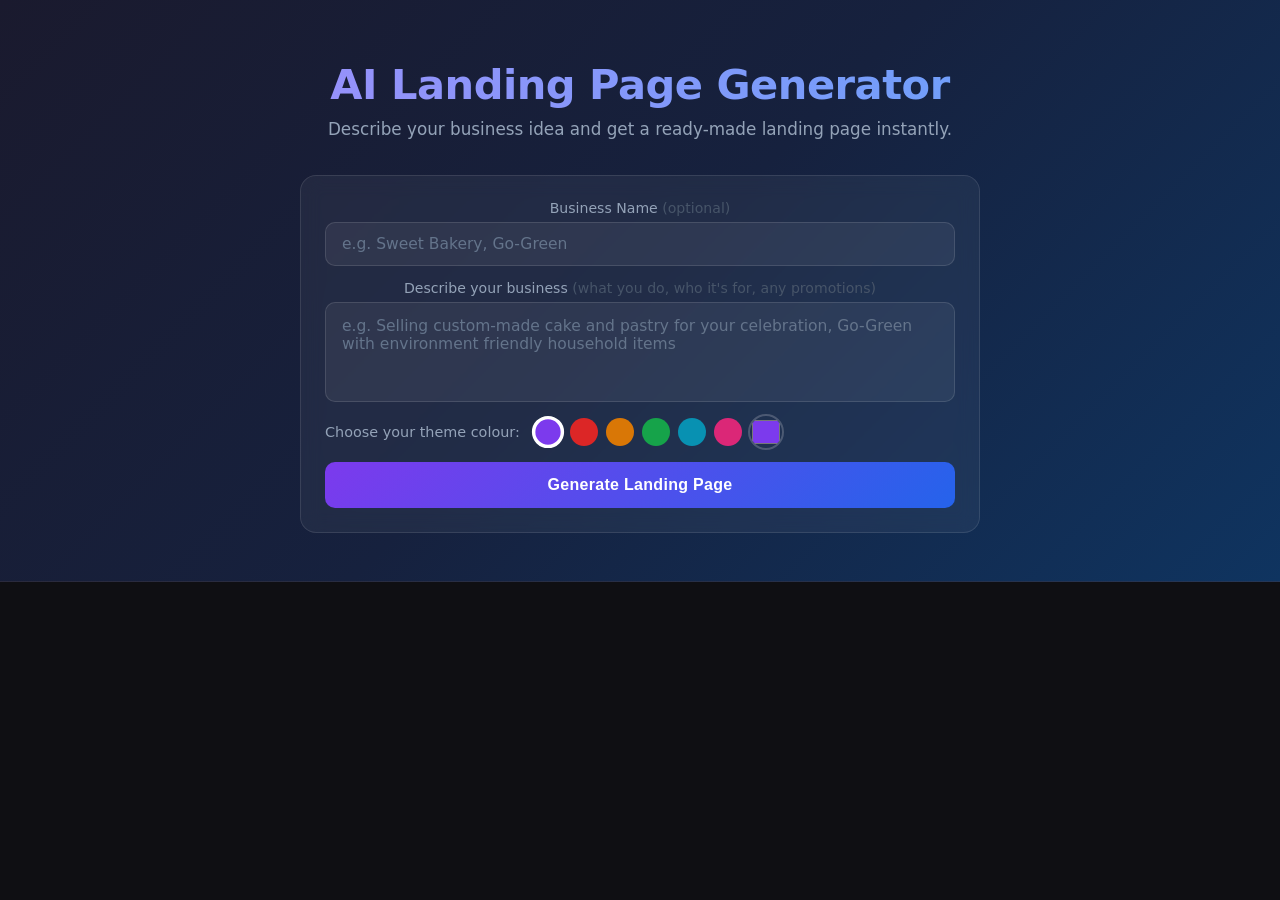
==== index.html @ 7483f33c "Add eco type, fix detection order, fix null-safe name read" ====
<!DOCTYPE html>
<html lang="en">
<head>
  <meta charset="UTF-8" />
  <meta name="viewport" content="width=device-width, initial-scale=1.0"/>
  <title>AI Landing Page Generator</title>
  <link rel="stylesheet" href="style-v3.css" />
</head>
<body>

  <!-- Hero / Input -->
  <div class="hero">
    <h1>AI Landing Page Generator</h1>
    <p>Describe your business idea and get a ready-made landing page instantly.</p>

    <div class="input-card">
      <div class="field-group">
        <label class="field-label">Business Name <span class="optional">(optional)</span></label>
        <input type="text" id="businessName_input" placeholder="e.g. Sweet Bakery, Go-Green" />
      </div>
      <div class="field-group">
        <label class="field-label">Describe your business <span class="optional">(what you do, who it's for, any promotions)</span></label>
        <textarea id="businessIdea" placeholder="e.g. Selling custom-made cake and pastry for your celebration, Go-Green with environment friendly household items"></textarea>
      </div>
      <div class="color-row">
        <label for="themeColor">Choose your theme colour:</label>
        <div class="color-presets">
          <button class="preset active" style="background:#7c3aed" data-color="#7c3aed" onclick="setColor(this)"></button>
          <button class="preset" style="background:#dc2626" data-color="#dc2626" onclick="setColor(this)"></button>
          <button class="preset" style="background:#d97706" data-color="#d97706" onclick="setColor(this)"></button>
          <button class="preset" style="background:#16a34a" data-color="#16a34a" onclick="setColor(this)"></button>
          <button class="preset" style="background:#0891b2" data-color="#0891b2" onclick="setColor(this)"></button>
          <button class="preset" style="background:#db2777" data-color="#db2777" onclick="setColor(this)"></button>
          <input type="color" id="themeColor" value="#7c3aed" title="Pick a custom colour" />
        </div>
      </div>
      <button id="generateBtn" onclick="generatePage()">Generate Landing Page</button>
    </div>
  </div>

  <!-- Output -->
  <div class="output-section" id="output" style="display:none;">
    <div class="landing-preview">

      <!-- Preview Hero -->
      <div class="preview-hero">
        <h2 id="businessName"></h2>
        <p id="tagline" class="tagline"></p>
        <button class="cta-btn" id="ctaBtn"></button>
      </div>

      <!-- Features -->
      <div class="features">
        <div class="feature-card" id="feature1"></div>
        <div class="feature-card" id="feature2"></div>
        <div class="feature-card" id="feature3"></div>
      </div>

      <!-- Contact -->
      <div class="contact-section">
        <h3>Get in Touch</h3>
        <p>Interested? Send us a message and we'll get back to you shortly.</p>
        <form class="contact-form" onsubmit="handleContact(event)">
          <input type="text" placeholder="Your Name" required />
          <input type="email" placeholder="Your Email" required />
          <textarea placeholder="Your Message" rows="4" required></textarea>
          <button type="submit">Send Message</button>
        </form>
      </div>

    </div>

    <!-- Publish Section -->
    <div class="publish-section" id="publishSection" style="display:none;">
      <div class="publish-card">

        <div class="publish-header">
          <span class="publish-icon">🚀</span>
          <h3>Put This on Your Instagram / Facebook</h3>
          <p>Your landing page is ready. Follow these steps to get it online and share it.</p>
        </div>

        <div class="steps-list">
          <div class="step-item">
            <div class="step-num">1</div>
            <div class="step-body">
              <strong>Download your HTML file</strong>
              <span>Click the button below to save your page to your computer.</span>
              <button class="download-btn" onclick="downloadPage()">⬇ Download HTML File</button>
            </div>
          </div>

          <div class="step-item">
            <div class="step-num">2</div>
            <div class="step-body">
              <strong>Upload it to GitHub</strong>
              <span>Go to <a href="https://github.com/new" target="_blank">github.com/new</a>, create a free account, make a new repo, and upload your file.</span>
            </div>
          </div>

          <div class="step-item">
            <div class="step-num">3</div>
            <div class="step-body">
              <strong>Enable GitHub Pages</strong>
              <span>In your repo, go to <em>Settings → Pages</em>, set Source to <em>main branch</em>, and click Save.</span>
            </div>
          </div>

          <div class="step-item">
            <div class="step-num">4</div>
            <div class="step-body">
              <strong>Copy your link</strong>
              <span>Your free link will be: <code>https://yourusername.github.io/your-repo-name/</code></span>
            </div>
          </div>
        </div>

        <!-- Bio Section -->
        <div class="bio-section">
          <h4>📱 Ready to share on Instagram / Facebook?</h4>
          <p>Once your page is live, paste your link below and we'll write your bio for you.</p>
          <div class="bio-input-row">
            <input type="text" id="userLink" placeholder="https://yourusername.github.io/your-repo/" />
            <button onclick="generateBio()">Generate Bio</button>
          </div>
          <div class="bio-output" id="bioOutput" style="display:none;">
            <p id="bioText"></p>
            <button class="copy-bio-btn" onclick="copyBio()">📋 Copy for Instagram Bio</button>
            <span class="copy-confirm" id="copyConfirm">Copied!</span>
          </div>
        </div>

      </div>
    </div>

  </div>

  <script src="script.js?v=4"></script>
</body>
</html>
---- style-v3.css ----
* {
  margin: 0;
  padding: 0;
  box-sizing: border-box;
}

body {
  font-family: 'Segoe UI', system-ui, sans-serif;
  background: #0f0f13;
  color: #f1f1f1;
  min-height: 100vh;
}

/* ── Top Section ── */
.hero {
  background: linear-gradient(135deg, #1a1a2e 0%, #16213e 50%, #0f3460 100%);
  padding: 60px 24px 48px;
  text-align: center;
  border-bottom: 1px solid rgba(255,255,255,0.07);
}

.hero h1 {
  font-size: 2.6rem;
  font-weight: 800;
  background: linear-gradient(90deg, #a78bfa, #60a5fa);
  -webkit-background-clip: text;
  -webkit-text-fill-color: transparent;
  background-clip: text;
  margin-bottom: 10px;
  letter-spacing: -0.5px;
}

.hero p {
  color: #94a3b8;
  font-size: 1.05rem;
  margin-bottom: 36px;
}

/* ── Input Card ── */
.input-card {
  background: rgba(255,255,255,0.05);
  border: 1px solid rgba(255,255,255,0.1);
  border-radius: 16px;
  padding: 24px;
  max-width: 680px;
  margin: 0 auto;
  display: flex;
  flex-direction: column;
  gap: 14px;
  backdrop-filter: blur(10px);
}

.field-group {
  display: flex;
  flex-direction: column;
  gap: 6px;
}

.field-label {
  color: #94a3b8;
  font-size: 0.88rem;
  font-weight: 500;
}

.field-label .optional {
  color: #475569;
  font-weight: 400;
}

.field-group input[type="text"] {
  width: 100%;
  background: rgba(255,255,255,0.06);
  border: 1px solid rgba(255,255,255,0.12);
  border-radius: 10px;
  padding: 12px 16px;
  font-size: 0.97rem;
  color: #f1f1f1;
  outline: none;
  font-family: inherit;
  transition: border-color 0.2s;
}

.field-group input[type="text"]:focus { border-color: #a78bfa; }
.field-group input[type="text"]::placeholder { color: #64748b; }

textarea {
  width: 100%;
  height: 100px;
  background: rgba(255,255,255,0.06);
  border: 1px solid rgba(255,255,255,0.12);
  border-radius: 10px;
  padding: 14px 16px;
  font-size: 0.97rem;
  color: #f1f1f1;
  resize: none;
  outline: none;
  font-family: inherit;
  transition: border-color 0.2s;
}

textarea::placeholder { color: #64748b; }
textarea:focus { border-color: #a78bfa; }

/* ── Colour Picker Row ── */
.color-row {
  display: flex;
  align-items: center;
  gap: 14px;
  flex-wrap: wrap;
}

.color-row label {
  color: #94a3b8;
  font-size: 0.9rem;
  white-space: nowrap;
}

.color-presets {
  display: flex;
  align-items: center;
  gap: 8px;
  flex-wrap: wrap;
}

.preset {
  width: 28px;
  height: 28px;
  border-radius: 50%;
  border: 3px solid transparent;
  cursor: pointer;
  transition: transform 0.15s, border-color 0.15s;
}

.preset:hover { transform: scale(1.15); }
.preset.active { border-color: #fff; transform: scale(1.15); }

#themeColor {
  width: 32px;
  height: 32px;
  border-radius: 50%;
  border: none;
  cursor: pointer;
  padding: 0;
  background: none;
  outline: 2px solid rgba(255,255,255,0.2);
}

#generateBtn {
  padding: 14px;
  background: linear-gradient(135deg, #7c3aed, #2563eb);
  color: white;
  border: none;
  border-radius: 10px;
  font-size: 1rem;
  font-weight: 600;
  cursor: pointer;
  transition: opacity 0.2s, transform 0.1s;
  letter-spacing: 0.3px;
}

#generateBtn:hover  { opacity: 0.9; transform: translateY(-1px); }
#generateBtn:active { transform: translateY(0); }
#generateBtn:disabled { opacity: 0.5; cursor: not-allowed; transform: none; }

/* ── Output Area ── */
.output-section {
  padding: 48px 24px 80px;
  max-width: 820px;
  margin: 0 auto;
}

/* ── Landing Preview Card ── */
.landing-preview {
  background: #ffffff;
  color: #111827;
  border-radius: 20px;
  overflow: hidden;
  box-shadow: 0 24px 60px rgba(0,0,0,0.4);
}

.preview-hero {
  background: linear-gradient(135deg, #1e1b4b, #1e3a5f);
  padding: 56px 40px 48px;
  text-align: center;
}

.preview-hero h2 {
  font-size: 2.4rem;
  font-weight: 800;
  color: #ffffff;
  margin-bottom: 12px;
  letter-spacing: -0.5px;
}

.tagline {
  font-size: 1.1rem;
  color: #a5b4fc;
  margin-bottom: 28px;
}

.cta-btn {
  padding: 14px 40px;
  background: linear-gradient(135deg, #7c3aed, #2563eb);
  color: white;
  border: none;
  border-radius: 50px;
  font-size: 1rem;
  font-weight: 600;
  cursor: pointer;
  transition: opacity 0.2s, transform 0.15s;
  letter-spacing: 0.3px;
}

.cta-btn:hover { opacity: 0.88; transform: translateY(-2px); }

/* ── Features ── */
.features {
  display: grid;
  grid-template-columns: repeat(3, 1fr);
  gap: 0;
  border-top: 1px solid #f3f4f6;
}

.feature-card {
  padding: 28px 24px;
  border-right: 1px solid #f3f4f6;
  font-size: 0.93rem;
  color: #374151;
  line-height: 1.6;
  text-align: center;
  position: relative;
}

.feature-card:last-child { border-right: none; }

.feature-card::before {
  content: '✦';
  display: block;
  font-size: 1.1rem;
  color: #7c3aed;
  margin-bottom: 10px;
}

/* ── Contact Section ── */
.contact-section {
  padding: 40px 40px 48px;
  border-top: 1px solid #f3f4f6;
  text-align: center;
  background: #fafafa;
}

.contact-section h3 {
  font-size: 1.4rem;
  font-weight: 700;
  color: #111827;
  margin-bottom: 6px;
}

.contact-section > p {
  color: #6b7280;
  margin-bottom: 24px;
  font-size: 0.95rem;
}

.contact-form {
  display: flex;
  flex-direction: column;
  gap: 12px;
  max-width: 460px;
  margin: 0 auto;
}

.contact-form input,
.contact-form textarea {
  padding: 12px 16px;
  border: 1.5px solid #e5e7eb;
  border-radius: 10px;
  font-size: 0.95rem;
  color: #111827;
  background: #fff;
  outline: none;
  font-family: inherit;
  transition: border-color 0.2s;
  height: auto;
}

.contact-form input:focus,
.contact-form textarea:focus { border-color: #7c3aed; }
.contact-form textarea { resize: none; }

.contact-form button {
  padding: 13px;
  background: linear-gradient(135deg, #7c3aed, #2563eb);
  color: white;
  border: none;
  border-radius: 10px;
  font-size: 0.97rem;
  font-weight: 600;
  cursor: pointer;
  transition: opacity 0.2s;
}

.contact-form button:hover { opacity: 0.88; }

/* ── Publish Section ── */
.publish-section {
  margin-top: 32px;
}

.publish-card {
  background: #ffffff;
  border-radius: 20px;
  overflow: hidden;
  box-shadow: 0 24px 60px rgba(0,0,0,0.4);
}

.publish-header {
  background: linear-gradient(135deg, #064e3b, #065f46);
  padding: 36px 40px;
  text-align: center;
}

.publish-icon {
  font-size: 2rem;
  display: block;
  margin-bottom: 12px;
}

.publish-header h3 {
  font-size: 1.5rem;
  font-weight: 700;
  color: #ffffff;
  margin-bottom: 8px;
}

.publish-header p {
  color: #6ee7b7;
  font-size: 0.97rem;
}

.steps-list {
  padding: 32px 40px 40px;
  display: flex;
  flex-direction: column;
  gap: 24px;
}

.step-item {
  display: flex;
  gap: 20px;
  align-items: flex-start;
}

.step-num {
  width: 36px;
  height: 36px;
  min-width: 36px;
  background: linear-gradient(135deg, #7c3aed, #2563eb);
  color: white;
  font-weight: 700;
  font-size: 0.95rem;
  border-radius: 50%;
  display: flex;
  align-items: center;
  justify-content: center;
  margin-top: 2px;
}

.step-body {
  display: flex;
  flex-direction: column;
  gap: 4px;
}

.step-body strong {
  color: #111827;
  font-size: 1rem;
}

.step-body span {
  color: #6b7280;
  font-size: 0.92rem;
  line-height: 1.5;
}

.step-body a {
  color: #7c3aed;
  text-decoration: none;
  font-weight: 500;
}

.step-body a:hover { text-decoration: underline; }

.step-body code {
  background: #f3f4f6;
  padding: 2px 8px;
  border-radius: 6px;
  font-size: 0.88rem;
  color: #374151;
}

.download-btn {
  margin-top: 10px;
  padding: 10px 22px;
  background: linear-gradient(135deg, #7c3aed, #2563eb);
  color: white;
  border: none;
  border-radius: 8px;
  font-size: 0.92rem;
  font-weight: 600;
  cursor: pointer;
  transition: opacity 0.2s;
  width: fit-content;
}

.download-btn:hover { opacity: 0.88; }

/* ── Bio Section ── */
.bio-section {
  border-top: 1px solid #e5e7eb;
  padding: 32px 40px 40px;
  background: #f9fafb;
}

.bio-section h4 {
  font-size: 1.1rem;
  font-weight: 700;
  color: #111827;
  margin-bottom: 6px;
}

.bio-section > p {
  color: #6b7280;
  font-size: 0.92rem;
  margin-bottom: 16px;
}

.bio-input-row {
  display: flex;
  gap: 10px;
  flex-wrap: wrap;
}

.bio-input-row input {
  flex: 1;
  min-width: 200px;
  padding: 11px 16px;
  border: 1.5px solid #e5e7eb;
  border-radius: 10px;
  font-size: 0.93rem;
  color: #111827;
  outline: none;
  font-family: inherit;
  transition: border-color 0.2s;
}

.bio-input-row input:focus { border-color: #7c3aed; }

.bio-input-row button {
  padding: 11px 22px;
  background: linear-gradient(135deg, #7c3aed, #2563eb);
  color: white;
  border: none;
  border-radius: 10px;
  font-size: 0.93rem;
  font-weight: 600;
  cursor: pointer;
  white-space: nowrap;
  transition: opacity 0.2s;
}

.bio-input-row button:hover { opacity: 0.88; }

.bio-output {
  margin-top: 16px;
  background: #fff;
  border: 1.5px solid #e5e7eb;
  border-radius: 12px;
  padding: 18px 20px;
  display: flex;
  align-items: center;
  flex-wrap: wrap;
  gap: 12px;
}

.bio-output p {
  flex: 1;
  font-size: 0.95rem;
  color: #1f2937;
  font-style: italic;
  line-height: 1.5;
}

.copy-bio-btn {
  padding: 10px 20px;
  background: #111827;
  color: white;
  border: none;
  border-radius: 8px;
  font-size: 0.9rem;
  font-weight: 600;
  cursor: pointer;
  white-space: nowrap;
  transition: background 0.2s;
}

.copy-bio-btn:hover { background: #374151; }

.copy-confirm {
  font-size: 0.85rem;
  color: #16a34a;
  font-weight: 600;
  display: none;
}

/* ── Responsive ── */
@media (max-width: 600px) {
  .hero h1 { font-size: 1.8rem; }
  .features { grid-template-columns: 1fr; }
  .feature-card { border-right: none; border-bottom: 1px solid #f3f4f6; }
  .preview-hero { padding: 40px 24px; }
  .contact-section { padding: 32px 24px; }
}
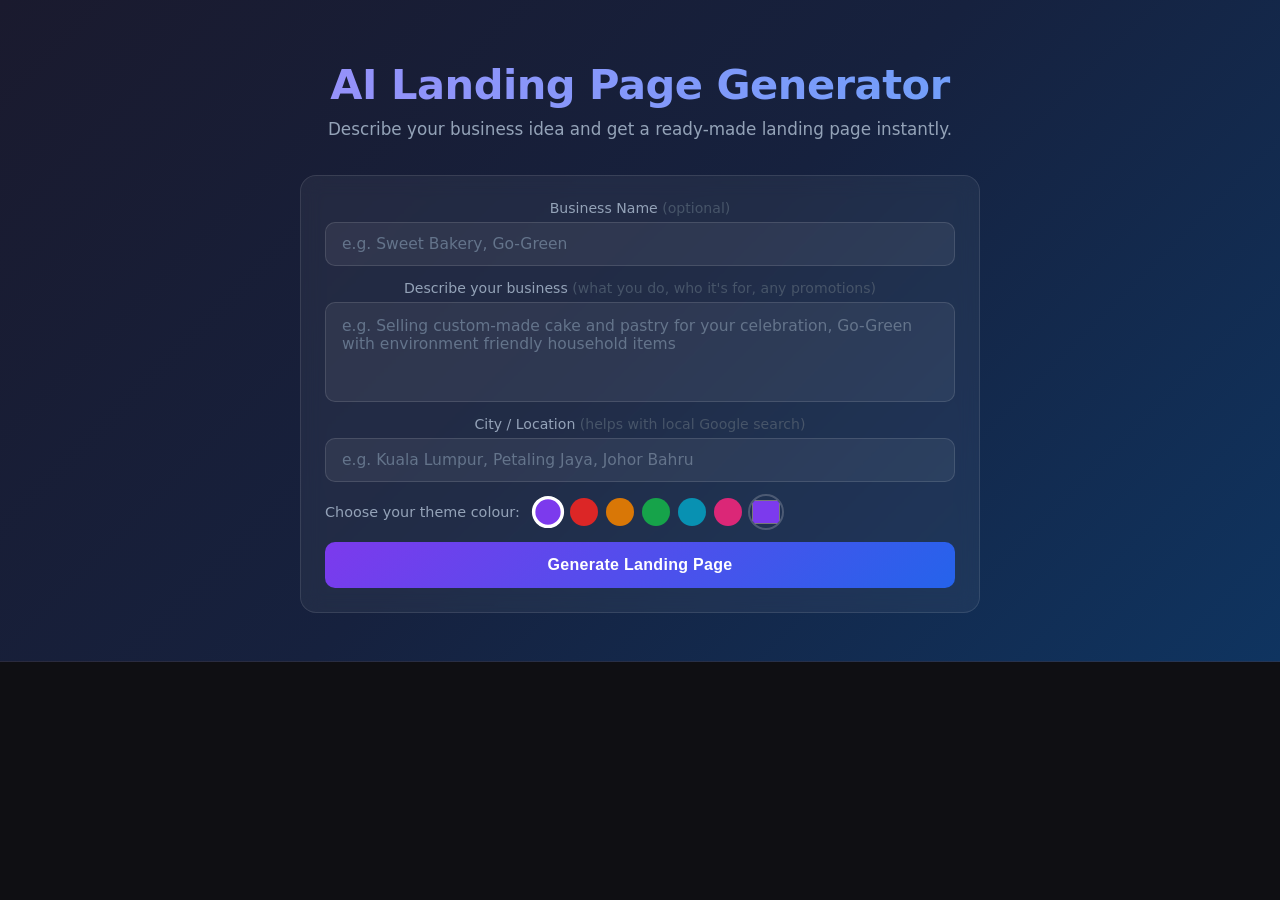
==== commit e2c75760: "Day 2 GEO/SEO: location field, geo meta tags, LocalBusiness schema, sitemap, robots.txt" ====
--- a/index.html
+++ b/index.html
@@ -3,7 +3,62 @@
 <head>
   <meta charset="UTF-8" />
   <meta name="viewport" content="width=device-width, initial-scale=1.0"/>
-  <title>AI Landing Page Generator</title>
+
+  <!-- ── Primary SEO ── -->
+  <title>Free AI Landing Page Generator – Build & Publish in Minutes</title>
+  <meta name="description" content="Turn your business idea into a professional landing page instantly. Free AI-powered tool – no coding needed. Download, publish on GitHub Pages, and share on Instagram or Facebook." />
+  <meta name="keywords" content="free landing page generator, AI landing page maker, business website builder, no-code landing page, small business website, free website builder, landing page tool" />
+  <meta name="author" content="berey12-stack" />
+  <meta name="robots" content="index, follow" />
+  <link rel="canonical" href="https://berey12-stack.github.io/ai-landing-page/" />
+  <link rel="sitemap" type="application/xml" href="/ai-landing-page/sitemap.xml" />
+
+  <!-- ── Open Graph (Facebook, WhatsApp, LinkedIn) ── -->
+  <meta property="og:type" content="website" />
+  <meta property="og:url" content="https://berey12-stack.github.io/ai-landing-page/" />
+  <meta property="og:title" content="Free AI Landing Page Generator – Build & Publish in Minutes" />
+  <meta property="og:description" content="Turn your business idea into a professional landing page instantly. Free, no coding needed. Download and share on Instagram or Facebook." />
+  <meta property="og:image" content="https://berey12-stack.github.io/ai-landing-page/og-image.png" />
+  <meta property="og:image:width" content="1200" />
+  <meta property="og:image:height" content="630" />
+  <meta property="og:site_name" content="AI Landing Page Generator" />
+  <meta property="og:locale" content="en_MY" />
+
+  <!-- ── Twitter / X Card ── -->
+  <meta name="twitter:card" content="summary_large_image" />
+  <meta name="twitter:url" content="https://berey12-stack.github.io/ai-landing-page/" />
+  <meta name="twitter:title" content="Free AI Landing Page Generator – Build & Publish in Minutes" />
+  <meta name="twitter:description" content="Turn your business idea into a professional landing page instantly. Free, no coding needed." />
+  <meta name="twitter:image" content="https://berey12-stack.github.io/ai-landing-page/og-image.png" />
+
+  <!-- ── Favicon ── -->
+  <link rel="icon" href="data:image/svg+xml,<svg xmlns='http://www.w3.org/2000/svg' viewBox='0 0 100 100'><text y='.9em' font-size='90'>🚀</text></svg>" />
+
+  <!-- ── JSON-LD Structured Data ── -->
+  <script type="application/ld+json">
+  {
+    "@context": "https://schema.org",
+    "@type": "WebApplication",
+    "name": "AI Landing Page Generator",
+    "url": "https://berey12-stack.github.io/ai-landing-page/",
+    "description": "Turn your business idea into a professional landing page instantly. Free AI-powered tool – no coding needed.",
+    "applicationCategory": "BusinessApplication",
+    "operatingSystem": "Any",
+    "offers": {
+      "@type": "Offer",
+      "price": "0",
+      "priceCurrency": "USD"
+    },
+    "featureList": [
+      "AI-generated business name and tagline",
+      "Theme colour picker",
+      "Download as HTML",
+      "Publish guide for Instagram and Facebook",
+      "Copy Instagram bio button"
+    ]
+  }
+  </script>
+
   <link rel="stylesheet" href="style-v3.css" />
 </head>
 <body>
@@ -21,6 +76,10 @@
       <div class="field-group">
         <label class="field-label">Describe your business <span class="optional">(what you do, who it's for, any promotions)</span></label>
         <textarea id="businessIdea" placeholder="e.g. Selling custom-made cake and pastry for your celebration, Go-Green with environment friendly household items"></textarea>
+      </div>
+      <div class="field-group">
+        <label class="field-label">City / Location <span class="optional">(helps with local Google search)</span></label>
+        <input type="text" id="businessLocation" placeholder="e.g. Kuala Lumpur, Petaling Jaya, Johor Bahru" />
       </div>
       <div class="color-row">
         <label for="themeColor">Choose your theme colour:</label>
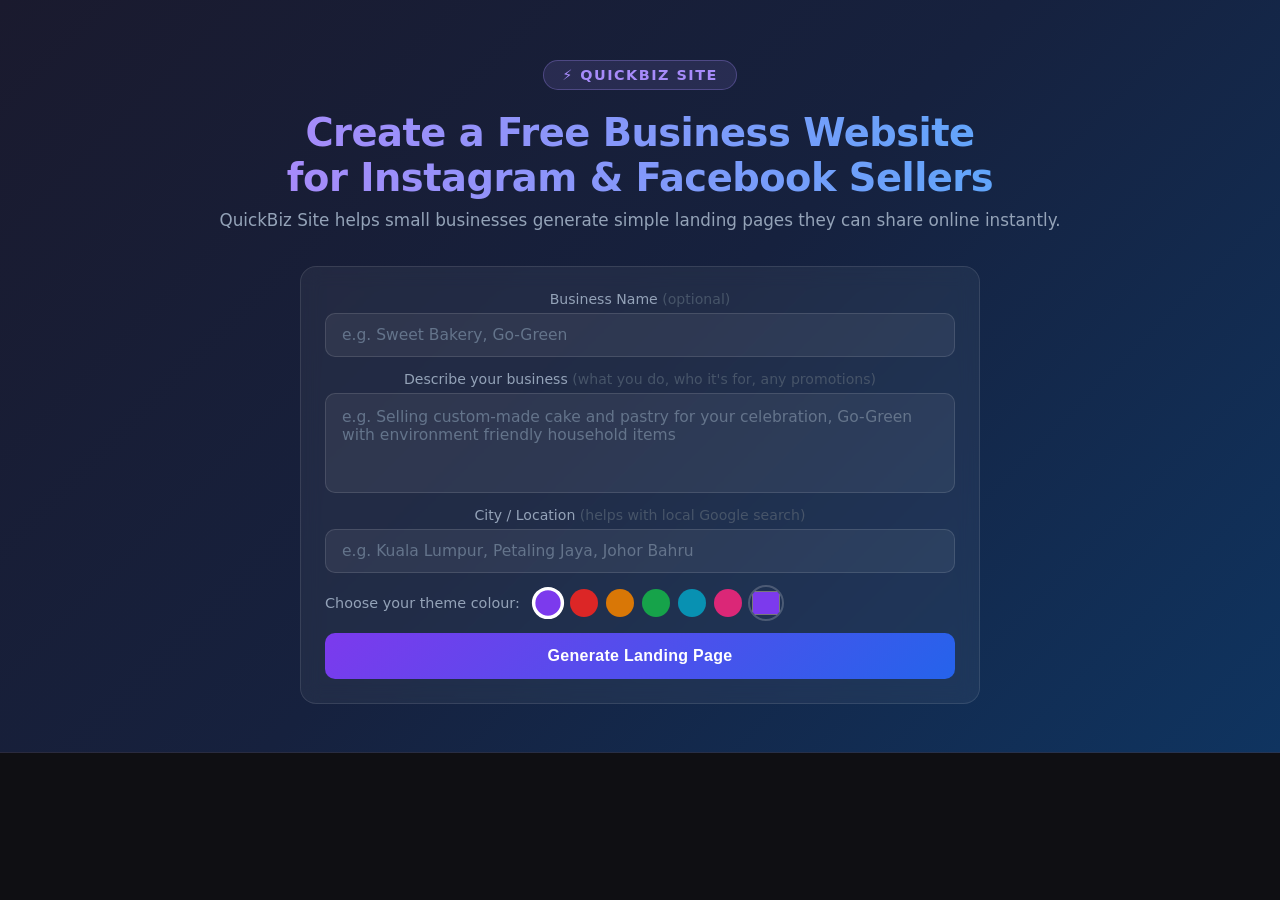
==== commit aec28463: "Rebrand to QuickBiz Site, update hero copy and all SEO meta tags" ====
--- a/index.html
+++ b/index.html
@@ -5,10 +5,10 @@
   <meta name="viewport" content="width=device-width, initial-scale=1.0"/>
 
   <!-- ── Primary SEO ── -->
-  <title>Free AI Landing Page Generator – Build & Publish in Minutes</title>
-  <meta name="description" content="Turn your business idea into a professional landing page instantly. Free AI-powered tool – no coding needed. Download, publish on GitHub Pages, and share on Instagram or Facebook." />
-  <meta name="keywords" content="free landing page generator, AI landing page maker, business website builder, no-code landing page, small business website, free website builder, landing page tool" />
-  <meta name="author" content="berey12-stack" />
+  <title>QuickBiz Site – Create a Free Business Website for Instagram & Facebook Sellers</title>
+  <meta name="description" content="QuickBiz Site helps small businesses generate simple landing pages they can share online instantly. Free, no coding needed. Perfect for Instagram and Facebook sellers." />
+  <meta name="keywords" content="free business website, Instagram seller website, Facebook seller landing page, small business website Malaysia, free landing page generator, QuickBiz Site, no-code website builder" />
+  <meta name="author" content="QuickBiz Site" />
   <meta name="robots" content="index, follow" />
   <link rel="canonical" href="https://berey12-stack.github.io/ai-landing-page/" />
   <link rel="sitemap" type="application/xml" href="/ai-landing-page/sitemap.xml" />
@@ -16,44 +16,45 @@
   <!-- ── Open Graph (Facebook, WhatsApp, LinkedIn) ── -->
   <meta property="og:type" content="website" />
   <meta property="og:url" content="https://berey12-stack.github.io/ai-landing-page/" />
-  <meta property="og:title" content="Free AI Landing Page Generator – Build & Publish in Minutes" />
-  <meta property="og:description" content="Turn your business idea into a professional landing page instantly. Free, no coding needed. Download and share on Instagram or Facebook." />
+  <meta property="og:title" content="QuickBiz Site – Free Business Website for Instagram & Facebook Sellers" />
+  <meta property="og:description" content="QuickBiz Site helps small businesses generate simple landing pages they can share online instantly. Free, no coding needed." />
   <meta property="og:image" content="https://berey12-stack.github.io/ai-landing-page/og-image.png" />
   <meta property="og:image:width" content="1200" />
   <meta property="og:image:height" content="630" />
-  <meta property="og:site_name" content="AI Landing Page Generator" />
+  <meta property="og:site_name" content="QuickBiz Site" />
   <meta property="og:locale" content="en_MY" />
 
   <!-- ── Twitter / X Card ── -->
   <meta name="twitter:card" content="summary_large_image" />
   <meta name="twitter:url" content="https://berey12-stack.github.io/ai-landing-page/" />
-  <meta name="twitter:title" content="Free AI Landing Page Generator – Build & Publish in Minutes" />
-  <meta name="twitter:description" content="Turn your business idea into a professional landing page instantly. Free, no coding needed." />
+  <meta name="twitter:title" content="QuickBiz Site – Free Business Website for Instagram & Facebook Sellers" />
+  <meta name="twitter:description" content="QuickBiz Site helps small businesses generate simple landing pages they can share online instantly. Free, no coding needed." />
   <meta name="twitter:image" content="https://berey12-stack.github.io/ai-landing-page/og-image.png" />
 
   <!-- ── Favicon ── -->
-  <link rel="icon" href="data:image/svg+xml,<svg xmlns='http://www.w3.org/2000/svg' viewBox='0 0 100 100'><text y='.9em' font-size='90'>🚀</text></svg>" />
+  <link rel="icon" href="data:image/svg+xml,<svg xmlns='http://www.w3.org/2000/svg' viewBox='0 0 100 100'><text y='.9em' font-size='90'>⚡</text></svg>" />
 
   <!-- ── JSON-LD Structured Data ── -->
   <script type="application/ld+json">
   {
     "@context": "https://schema.org",
     "@type": "WebApplication",
-    "name": "AI Landing Page Generator",
+    "name": "QuickBiz Site",
     "url": "https://berey12-stack.github.io/ai-landing-page/",
-    "description": "Turn your business idea into a professional landing page instantly. Free AI-powered tool – no coding needed.",
+    "description": "QuickBiz Site helps small businesses generate simple landing pages they can share online instantly. Free, no coding needed.",
     "applicationCategory": "BusinessApplication",
     "operatingSystem": "Any",
     "offers": {
       "@type": "Offer",
       "price": "0",
-      "priceCurrency": "USD"
+      "priceCurrency": "MYR"
     },
     "featureList": [
-      "AI-generated business name and tagline",
+      "Free business landing page generator",
+      "Perfect for Instagram and Facebook sellers",
       "Theme colour picker",
       "Download as HTML",
-      "Publish guide for Instagram and Facebook",
+      "Local SEO with city/location support",
       "Copy Instagram bio button"
     ]
   }
@@ -65,8 +66,9 @@
 
   <!-- Hero / Input -->
   <div class="hero">
-    <h1>AI Landing Page Generator</h1>
-    <p>Describe your business idea and get a ready-made landing page instantly.</p>
+    <div class="brand-name">⚡ QuickBiz Site</div>
+    <h1>Create a Free Business Website for Instagram & Facebook Sellers</h1>
+    <p>QuickBiz Site helps small businesses generate simple landing pages they can share online instantly.</p>
 
     <div class="input-card">
       <div class="field-group">
--- a/style-v3.css
+++ b/style-v3.css
@@ -19,8 +19,22 @@
   border-bottom: 1px solid rgba(255,255,255,0.07);
 }
 
+.brand-name {
+  display: inline-block;
+  font-size: 0.9rem;
+  font-weight: 700;
+  letter-spacing: 1.5px;
+  text-transform: uppercase;
+  color: #a78bfa;
+  background: rgba(167,139,250,0.12);
+  border: 1px solid rgba(167,139,250,0.3);
+  border-radius: 50px;
+  padding: 6px 18px;
+  margin-bottom: 20px;
+}
+
 .hero h1 {
-  font-size: 2.6rem;
+  font-size: 2.4rem;
   font-weight: 800;
   background: linear-gradient(90deg, #a78bfa, #60a5fa);
   -webkit-background-clip: text;
@@ -28,6 +42,9 @@
   background-clip: text;
   margin-bottom: 10px;
   letter-spacing: -0.5px;
+  max-width: 720px;
+  margin-left: auto;
+  margin-right: auto;
 }
 
 .hero p {
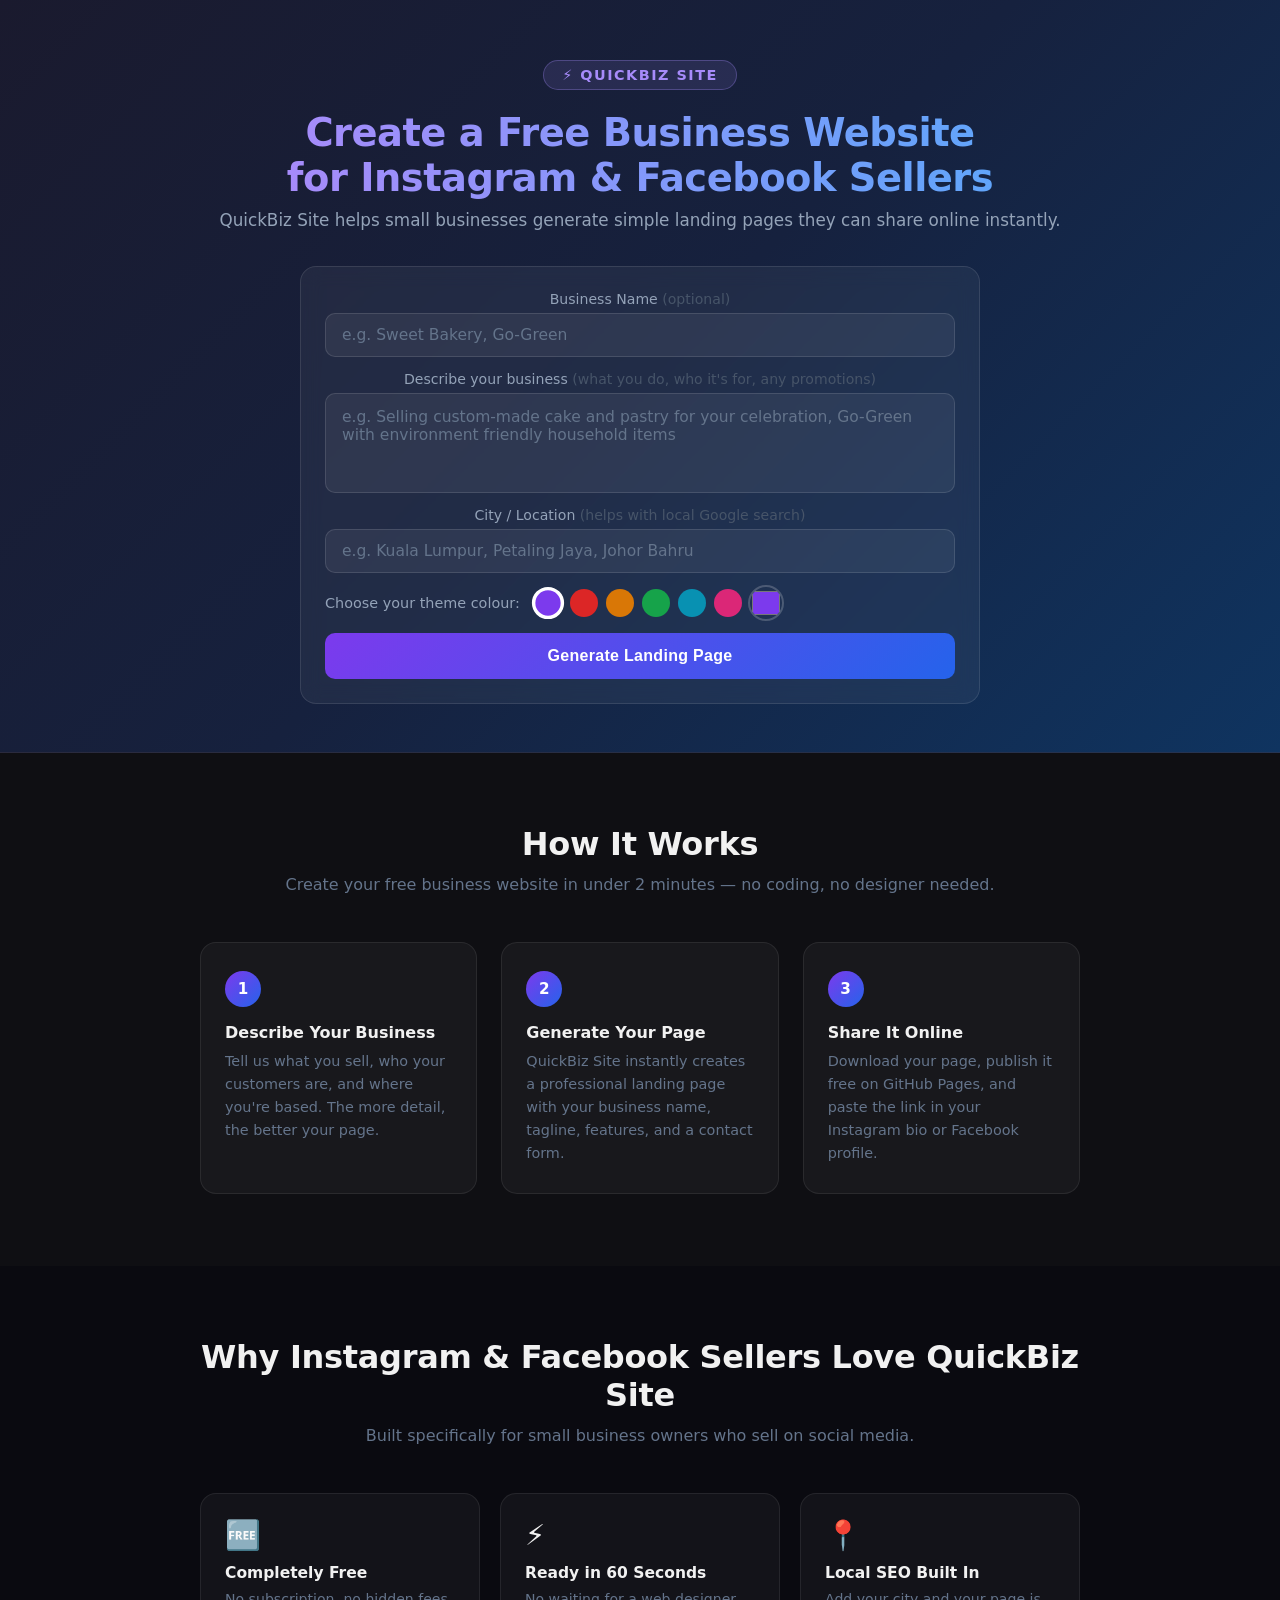
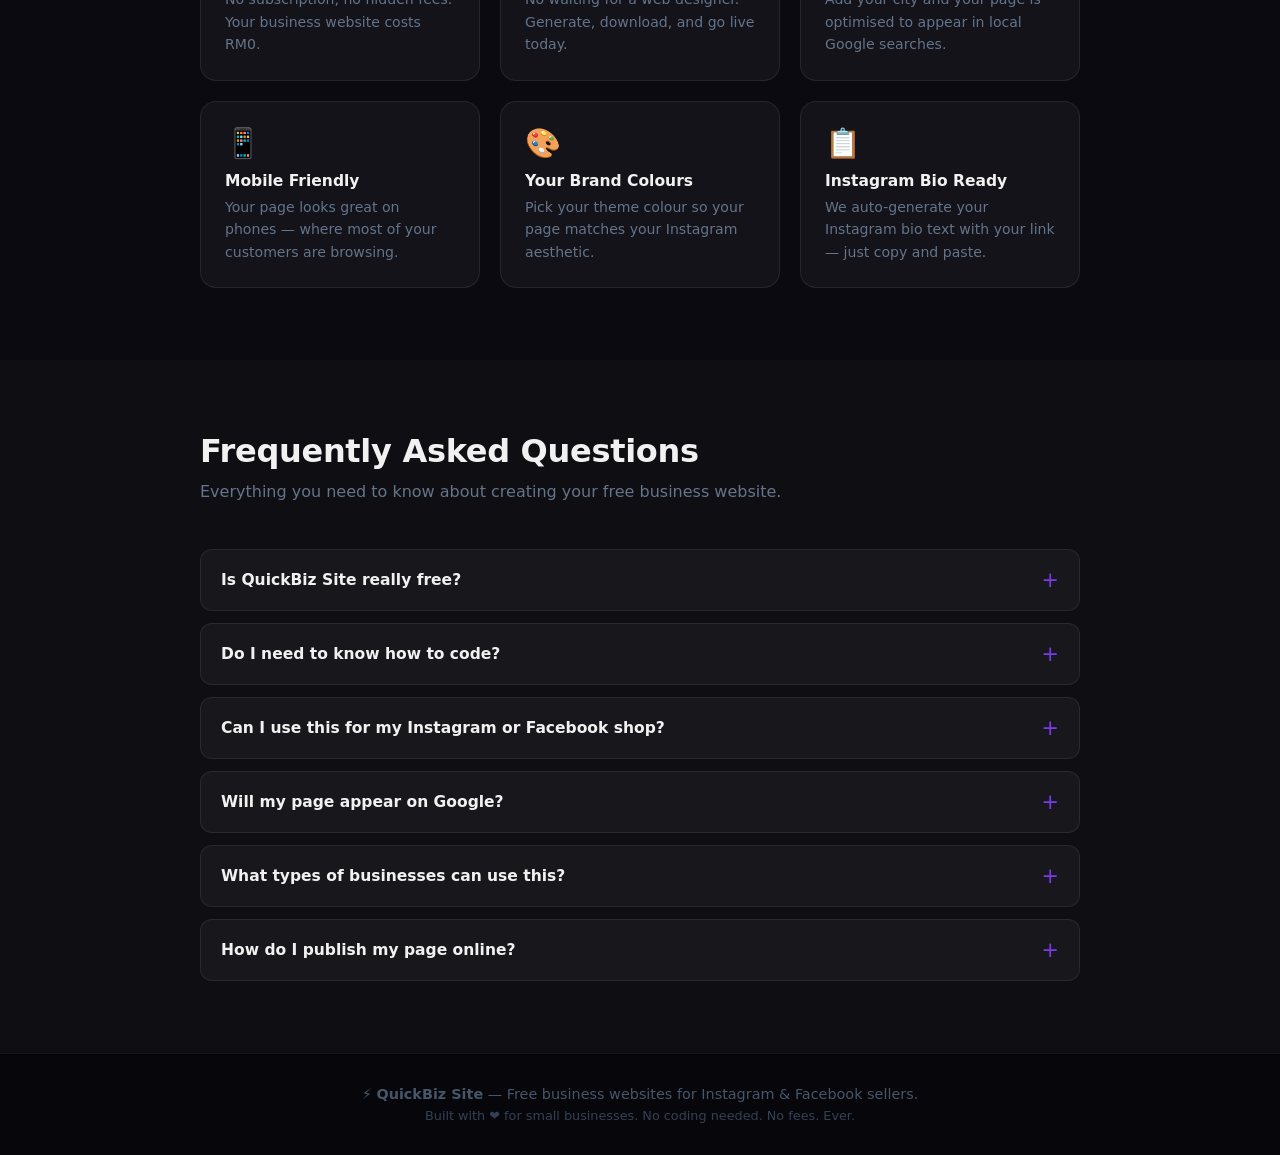
==== commit 81f39037: "Day 3 SEO: How It Works, Why QuickBiz, FAQ section, footer" ====
--- a/index.html
+++ b/index.html
@@ -196,6 +196,111 @@
 
   </div>
 
+  <!-- ── How It Works ── -->
+  <section class="seo-section" id="how-it-works">
+    <div class="seo-container">
+      <h2>How It Works</h2>
+      <p class="seo-sub">Create your free business website in under 2 minutes — no coding, no designer needed.</p>
+      <div class="how-steps">
+        <div class="how-step">
+          <div class="how-num">1</div>
+          <h3>Describe Your Business</h3>
+          <p>Tell us what you sell, who your customers are, and where you're based. The more detail, the better your page.</p>
+        </div>
+        <div class="how-step">
+          <div class="how-num">2</div>
+          <h3>Generate Your Page</h3>
+          <p>QuickBiz Site instantly creates a professional landing page with your business name, tagline, features, and a contact form.</p>
+        </div>
+        <div class="how-step">
+          <div class="how-num">3</div>
+          <h3>Share It Online</h3>
+          <p>Download your page, publish it free on GitHub Pages, and paste the link in your Instagram bio or Facebook profile.</p>
+        </div>
+      </div>
+    </div>
+  </section>
+
+  <!-- ── Why QuickBiz Site ── -->
+  <section class="seo-section seo-dark" id="why-quickbiz">
+    <div class="seo-container">
+      <h2>Why Instagram & Facebook Sellers Love QuickBiz Site</h2>
+      <p class="seo-sub">Built specifically for small business owners who sell on social media.</p>
+      <div class="why-grid">
+        <div class="why-card">
+          <span>🆓</span>
+          <h3>Completely Free</h3>
+          <p>No subscription, no hidden fees. Your business website costs RM0.</p>
+        </div>
+        <div class="why-card">
+          <span>⚡</span>
+          <h3>Ready in 60 Seconds</h3>
+          <p>No waiting for a web designer. Generate, download, and go live today.</p>
+        </div>
+        <div class="why-card">
+          <span>📍</span>
+          <h3>Local SEO Built In</h3>
+          <p>Add your city and your page is optimised to appear in local Google searches.</p>
+        </div>
+        <div class="why-card">
+          <span>📱</span>
+          <h3>Mobile Friendly</h3>
+          <p>Your page looks great on phones — where most of your customers are browsing.</p>
+        </div>
+        <div class="why-card">
+          <span>🎨</span>
+          <h3>Your Brand Colours</h3>
+          <p>Pick your theme colour so your page matches your Instagram aesthetic.</p>
+        </div>
+        <div class="why-card">
+          <span>📋</span>
+          <h3>Instagram Bio Ready</h3>
+          <p>We auto-generate your Instagram bio text with your link — just copy and paste.</p>
+        </div>
+      </div>
+    </div>
+  </section>
+
+  <!-- ── FAQ ── -->
+  <section class="seo-section" id="faq">
+    <div class="seo-container faq-container">
+      <h2>Frequently Asked Questions</h2>
+      <p class="seo-sub">Everything you need to know about creating your free business website.</p>
+      <div class="faq-list">
+        <details class="faq-item">
+          <summary>Is QuickBiz Site really free?</summary>
+          <p>Yes, 100% free. You generate your page here for free, then host it on GitHub Pages which is also free. There are no charges at any step.</p>
+        </details>
+        <details class="faq-item">
+          <summary>Do I need to know how to code?</summary>
+          <p>No coding knowledge needed at all. Just describe your business, pick a colour, and click Generate. We handle everything else.</p>
+        </details>
+        <details class="faq-item">
+          <summary>Can I use this for my Instagram or Facebook shop?</summary>
+          <p>Absolutely — that's exactly what QuickBiz Site is built for. Once your page is live, add the link to your Instagram bio or Facebook profile so customers can learn more about your business.</p>
+        </details>
+        <details class="faq-item">
+          <summary>Will my page appear on Google?</summary>
+          <p>Yes. Every page generated includes SEO meta tags, local geo tags, and a LocalBusiness schema so Google can understand and rank your business page — especially for local searches in your city.</p>
+        </details>
+        <details class="faq-item">
+          <summary>What types of businesses can use this?</summary>
+          <p>Any small business — bakeries, cafés, car workshops, beauty salons, eco shops, tutors, fitness trainers, food delivery, and more. We auto-detect your business type and generate relevant content.</p>
+        </details>
+        <details class="faq-item">
+          <summary>How do I publish my page online?</summary>
+          <p>Download your HTML file, create a free GitHub account, upload the file to a new repository, and enable GitHub Pages. Your site will be live at a free link you can share anywhere.</p>
+        </details>
+      </div>
+    </div>
+  </section>
+
+  <!-- ── Footer ── -->
+  <footer class="site-footer">
+    <p>⚡ <strong>QuickBiz Site</strong> — Free business websites for Instagram & Facebook sellers.</p>
+    <p class="footer-sub">Built with ❤️ for small businesses. No coding needed. No fees. Ever.</p>
+  </footer>
+
   <script src="script.js?v=4"></script>
 </body>
 </html>
--- a/style-v3.css
+++ b/style-v3.css
@@ -530,11 +530,192 @@
   display: none;
 }
 
+/* ── SEO Content Sections ── */
+.seo-section {
+  padding: 72px 24px;
+  background: #0f0f13;
+}
+
+.seo-section.seo-dark {
+  background: #0a0a10;
+}
+
+.seo-container {
+  max-width: 880px;
+  margin: 0 auto;
+  text-align: center;
+}
+
+.seo-section h2 {
+  font-size: 2rem;
+  font-weight: 800;
+  color: #f1f1f1;
+  margin-bottom: 12px;
+  letter-spacing: -0.3px;
+}
+
+.seo-sub {
+  color: #64748b;
+  font-size: 1rem;
+  margin-bottom: 48px;
+}
+
+/* How It Works */
+.how-steps {
+  display: grid;
+  grid-template-columns: repeat(3, 1fr);
+  gap: 24px;
+  text-align: left;
+}
+
+.how-step {
+  background: rgba(255,255,255,0.04);
+  border: 1px solid rgba(255,255,255,0.08);
+  border-radius: 16px;
+  padding: 28px 24px;
+}
+
+.how-num {
+  width: 36px;
+  height: 36px;
+  background: linear-gradient(135deg, #7c3aed, #2563eb);
+  color: white;
+  font-weight: 700;
+  border-radius: 50%;
+  display: flex;
+  align-items: center;
+  justify-content: center;
+  margin-bottom: 16px;
+  font-size: 0.95rem;
+}
+
+.how-step h3 {
+  font-size: 1rem;
+  font-weight: 700;
+  color: #f1f1f1;
+  margin-bottom: 8px;
+}
+
+.how-step p {
+  font-size: 0.9rem;
+  color: #64748b;
+  line-height: 1.6;
+}
+
+/* Why Grid */
+.why-grid {
+  display: grid;
+  grid-template-columns: repeat(3, 1fr);
+  gap: 20px;
+  text-align: left;
+}
+
+.why-card {
+  background: rgba(255,255,255,0.04);
+  border: 1px solid rgba(255,255,255,0.08);
+  border-radius: 16px;
+  padding: 24px;
+}
+
+.why-card span {
+  font-size: 1.8rem;
+  display: block;
+  margin-bottom: 12px;
+}
+
+.why-card h3 {
+  font-size: 0.97rem;
+  font-weight: 700;
+  color: #f1f1f1;
+  margin-bottom: 6px;
+}
+
+.why-card p {
+  font-size: 0.88rem;
+  color: #64748b;
+  line-height: 1.6;
+}
+
+/* FAQ */
+.faq-container { text-align: left; }
+
+.faq-list {
+  display: flex;
+  flex-direction: column;
+  gap: 12px;
+  margin-top: 0;
+}
+
+.faq-item {
+  background: rgba(255,255,255,0.04);
+  border: 1px solid rgba(255,255,255,0.08);
+  border-radius: 12px;
+  overflow: hidden;
+}
+
+.faq-item summary {
+  padding: 18px 20px;
+  font-size: 0.97rem;
+  font-weight: 600;
+  color: #f1f1f1;
+  cursor: pointer;
+  list-style: none;
+  display: flex;
+  justify-content: space-between;
+  align-items: center;
+  user-select: none;
+}
+
+.faq-item summary::after {
+  content: '+';
+  font-size: 1.3rem;
+  color: #7c3aed;
+  font-weight: 400;
+  transition: transform 0.2s;
+}
+
+.faq-item[open] summary::after {
+  transform: rotate(45deg);
+}
+
+.faq-item p {
+  padding: 0 20px 18px;
+  font-size: 0.9rem;
+  color: #64748b;
+  line-height: 1.7;
+}
+
+/* Footer */
+.site-footer {
+  background: #07070b;
+  border-top: 1px solid rgba(255,255,255,0.06);
+  padding: 32px 24px;
+  text-align: center;
+}
+
+.site-footer p {
+  color: #475569;
+  font-size: 0.9rem;
+}
+
+.site-footer .footer-sub {
+  font-size: 0.8rem;
+  margin-top: 6px;
+  color: #334155;
+}
+
 /* ── Responsive ── */
 @media (max-width: 600px) {
-  .hero h1 { font-size: 1.8rem; }
+  .hero h1 { font-size: 1.6rem; }
   .features { grid-template-columns: 1fr; }
   .feature-card { border-right: none; border-bottom: 1px solid #f3f4f6; }
   .preview-hero { padding: 40px 24px; }
   .contact-section { padding: 32px 24px; }
-}
+  .how-steps { grid-template-columns: 1fr; }
+  .why-grid { grid-template-columns: 1fr 1fr; }
+  .seo-section h2 { font-size: 1.5rem; }
+}
+
+@media (max-width: 420px) {
+  .why-grid { grid-template-columns: 1fr; }
+}
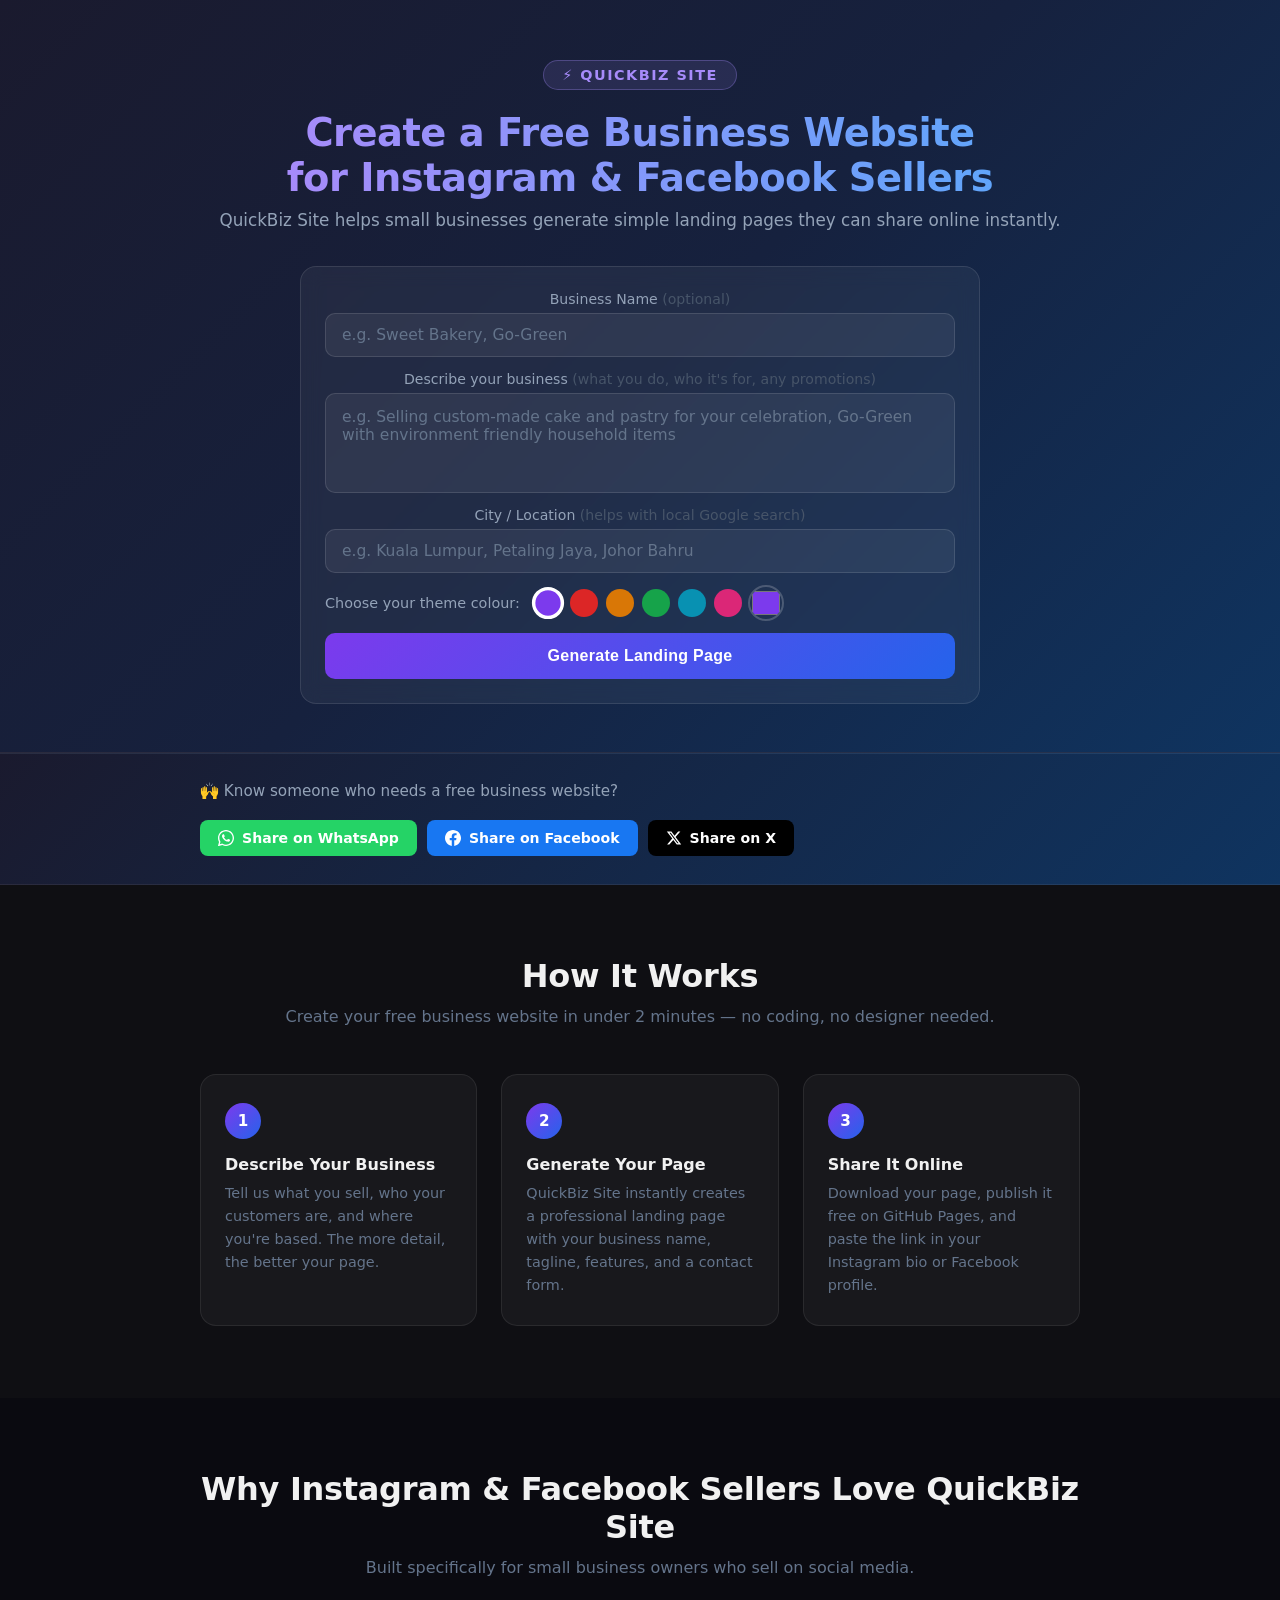
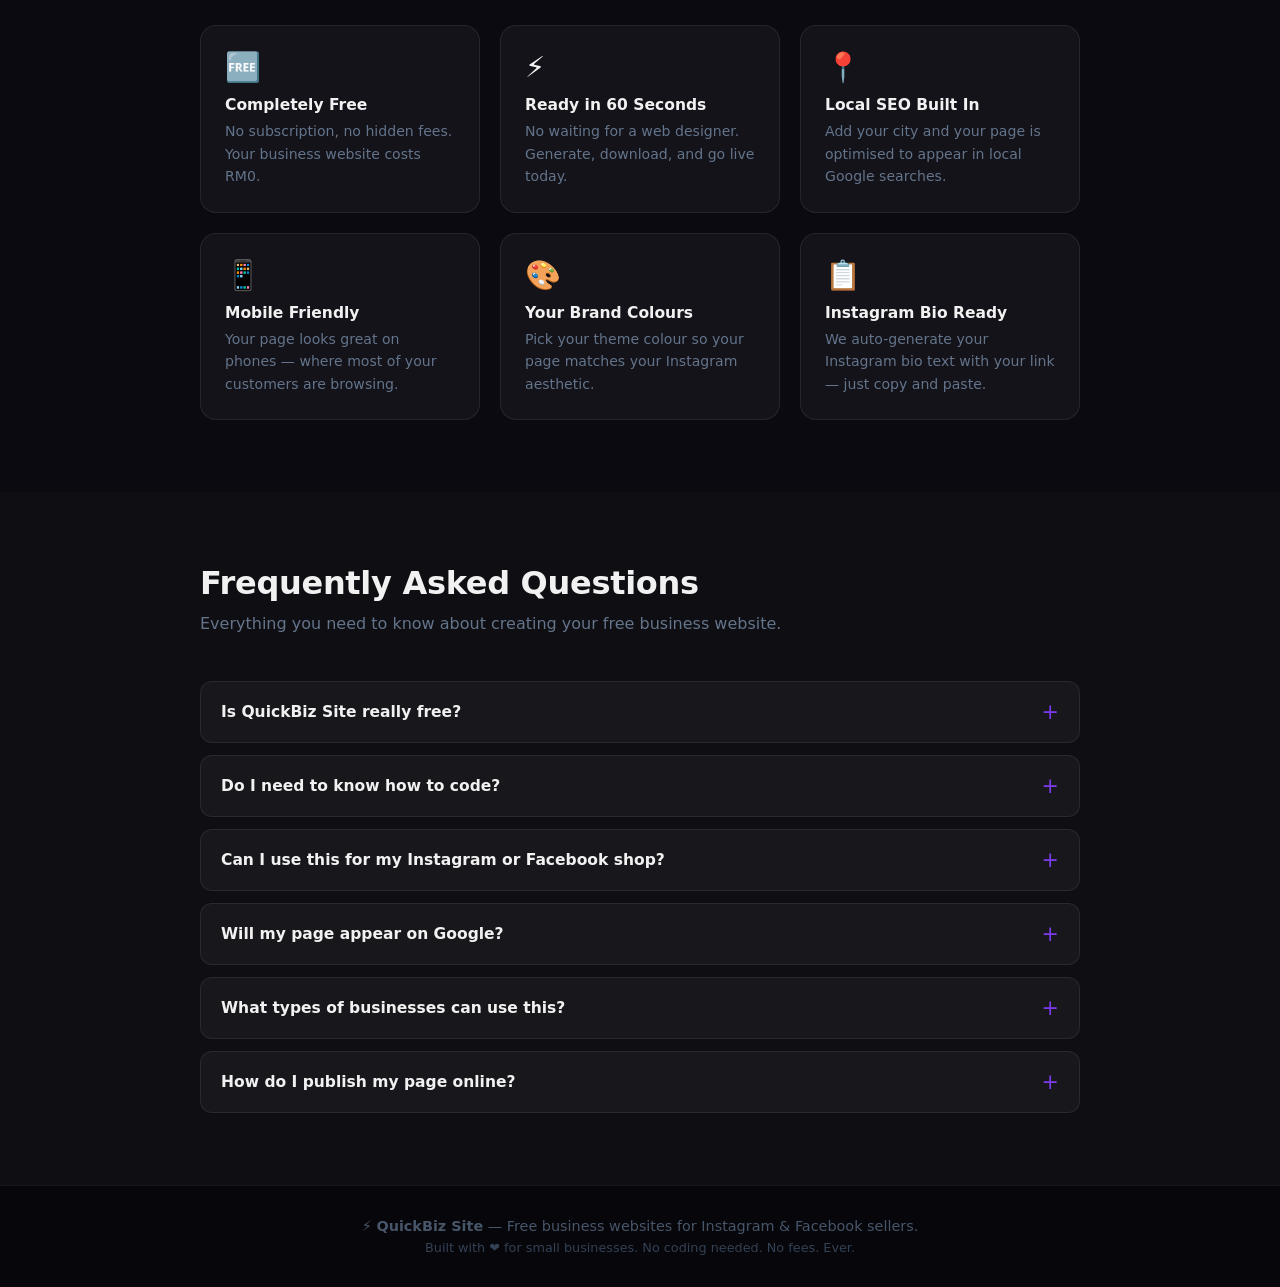
==== commit e942b10f: "Day 4: Share tool buttons, share my page buttons after generation" ====
--- a/index.html
+++ b/index.html
@@ -191,10 +191,51 @@
           </div>
         </div>
 
+        <!-- Share My Page -->
+        <div class="share-page-section" id="sharePageSection" style="display:none;">
+          <h4>📣 Share Your Page</h4>
+          <p>Once your page is live, share it directly to your social media.</p>
+          <div class="share-page-buttons">
+            <a class="share-btn whatsapp" id="shareWA" href="#" target="_blank">
+              <svg viewBox="0 0 24 24" fill="currentColor"><path d="M17.472 14.382c-.297-.149-1.758-.867-2.03-.967-.273-.099-.471-.148-.67.15-.197.297-.767.966-.94 1.164-.173.199-.347.223-.644.075-.297-.15-1.255-.463-2.39-1.475-.883-.788-1.48-1.761-1.653-2.059-.173-.297-.018-.458.13-.606.134-.133.298-.347.446-.52.149-.174.198-.298.298-.497.099-.198.05-.371-.025-.52-.075-.149-.669-1.612-.916-2.207-.242-.579-.487-.5-.669-.51-.173-.008-.371-.01-.57-.01-.198 0-.52.074-.792.372-.272.297-1.04 1.016-1.04 2.479 0 1.462 1.065 2.875 1.213 3.074.149.198 2.096 3.2 5.077 4.487.709.306 1.262.489 1.694.625.712.227 1.36.195 1.871.118.571-.085 1.758-.719 2.006-1.413.248-.694.248-1.289.173-1.413-.074-.124-.272-.198-.57-.347z"/><path d="M12 0C5.373 0 0 5.373 0 12c0 2.123.554 4.112 1.523 5.844L.057 23.571a.5.5 0 0 0 .572.614l5.882-1.54A11.945 11.945 0 0 0 12 24c6.627 0 12-5.373 12-12S18.627 0 12 0zm0 22c-1.885 0-3.65-.518-5.16-1.42l-.36-.217-3.735.979.995-3.638-.236-.374A9.96 9.96 0 0 1 2 12C2 6.477 6.477 2 12 2s10 4.477 10 10-4.477 10-10 10z"/></svg>
+              WhatsApp
+            </a>
+            <a class="share-btn facebook" id="shareFB" href="#" target="_blank">
+              <svg viewBox="0 0 24 24" fill="currentColor"><path d="M24 12.073c0-6.627-5.373-12-12-12s-12 5.373-12 12c0 5.99 4.388 10.954 10.125 11.854v-8.385H7.078v-3.47h3.047V9.43c0-3.007 1.792-4.669 4.533-4.669 1.312 0 2.686.235 2.686.235v2.953H15.83c-1.491 0-1.956.925-1.956 1.874v2.25h3.328l-.532 3.47h-2.796v8.385C19.612 23.027 24 18.062 24 12.073z"/></svg>
+              Facebook
+            </a>
+            <a class="share-btn twitter" id="shareX" href="#" target="_blank">
+              <svg viewBox="0 0 24 24" fill="currentColor"><path d="M18.244 2.25h3.308l-7.227 8.26 8.502 11.24H16.17l-5.214-6.817L4.99 21.75H1.68l7.73-8.835L1.254 2.25H8.08l4.713 6.231zm-1.161 17.52h1.833L7.084 4.126H5.117z"/></svg>
+              X / Twitter
+            </a>
+          </div>
+        </div>
+
       </div>
     </div>
 
   </div>
+
+  <!-- ── Share This Tool ── -->
+  <section class="share-tool-section">
+    <div class="share-tool-inner">
+      <p class="share-tool-label">🙌 Know someone who needs a free business website?</p>
+      <div class="share-tool-buttons">
+        <a class="share-btn whatsapp" href="https://api.whatsapp.com/send?text=Check+out+QuickBiz+Site+%E2%80%93+create+a+free+business+website+for+Instagram+%26+Facebook+sellers!+%F0%9F%9A%80+https%3A%2F%2Fberey12-stack.github.io%2Fai-landing-page%2F" target="_blank">
+          <svg viewBox="0 0 24 24" fill="currentColor"><path d="M17.472 14.382c-.297-.149-1.758-.867-2.03-.967-.273-.099-.471-.148-.67.15-.197.297-.767.966-.94 1.164-.173.199-.347.223-.644.075-.297-.15-1.255-.463-2.39-1.475-.883-.788-1.48-1.761-1.653-2.059-.173-.297-.018-.458.13-.606.134-.133.298-.347.446-.52.149-.174.198-.298.298-.497.099-.198.05-.371-.025-.52-.075-.149-.669-1.612-.916-2.207-.242-.579-.487-.5-.669-.51-.173-.008-.371-.01-.57-.01-.198 0-.52.074-.792.372-.272.297-1.04 1.016-1.04 2.479 0 1.462 1.065 2.875 1.213 3.074.149.198 2.096 3.2 5.077 4.487.709.306 1.262.489 1.694.625.712.227 1.36.195 1.871.118.571-.085 1.758-.719 2.006-1.413.248-.694.248-1.289.173-1.413-.074-.124-.272-.198-.57-.347z"/><path d="M12 0C5.373 0 0 5.373 0 12c0 2.123.554 4.112 1.523 5.844L.057 23.571a.5.5 0 0 0 .572.614l5.882-1.54A11.945 11.945 0 0 0 12 24c6.627 0 12-5.373 12-12S18.627 0 12 0zm0 22c-1.885 0-3.65-.518-5.16-1.42l-.36-.217-3.735.979.995-3.638-.236-.374A9.96 9.96 0 0 1 2 12C2 6.477 6.477 2 12 2s10 4.477 10 10-4.477 10-10 10z"/></svg>
+          Share on WhatsApp
+        </a>
+        <a class="share-btn facebook" href="https://www.facebook.com/sharer/sharer.php?u=https%3A%2F%2Fberey12-stack.github.io%2Fai-landing-page%2F" target="_blank">
+          <svg viewBox="0 0 24 24" fill="currentColor"><path d="M24 12.073c0-6.627-5.373-12-12-12s-12 5.373-12 12c0 5.99 4.388 10.954 10.125 11.854v-8.385H7.078v-3.47h3.047V9.43c0-3.007 1.792-4.669 4.533-4.669 1.312 0 2.686.235 2.686.235v2.953H15.83c-1.491 0-1.956.925-1.956 1.874v2.25h3.328l-.532 3.47h-2.796v8.385C19.612 23.027 24 18.062 24 12.073z"/></svg>
+          Share on Facebook
+        </a>
+        <a class="share-btn twitter" href="https://twitter.com/intent/tweet?text=Just+found+QuickBiz+Site+%E2%80%93+free+business+website+generator+for+Instagram+%26+Facebook+sellers!+%F0%9F%94%A5&url=https%3A%2F%2Fberey12-stack.github.io%2Fai-landing-page%2F" target="_blank">
+          <svg viewBox="0 0 24 24" fill="currentColor"><path d="M18.244 2.25h3.308l-7.227 8.26 8.502 11.24H16.17l-5.214-6.817L4.99 21.75H1.68l7.73-8.835L1.254 2.25H8.08l4.713 6.231zm-1.161 17.52h1.833L7.084 4.126H5.117z"/></svg>
+          Share on X
+        </a>
+      </div>
+    </div>
+  </section>
 
   <!-- ── How It Works ── -->
   <section class="seo-section" id="how-it-works">
--- a/style-v3.css
+++ b/style-v3.css
@@ -530,6 +530,87 @@
   display: none;
 }
 
+/* ── Share Tool Section ── */
+.share-tool-section {
+  background: linear-gradient(135deg, #1a1a2e, #0f3460);
+  border-top: 1px solid rgba(255,255,255,0.07);
+  border-bottom: 1px solid rgba(255,255,255,0.07);
+  padding: 28px 24px;
+}
+
+.share-tool-inner {
+  max-width: 880px;
+  margin: 0 auto;
+  display: flex;
+  align-items: center;
+  justify-content: space-between;
+  gap: 20px;
+  flex-wrap: wrap;
+}
+
+.share-tool-label {
+  color: #94a3b8;
+  font-size: 0.95rem;
+  font-weight: 500;
+}
+
+.share-tool-buttons {
+  display: flex;
+  gap: 10px;
+  flex-wrap: wrap;
+}
+
+/* Shared share button styles */
+.share-btn {
+  display: inline-flex;
+  align-items: center;
+  gap: 8px;
+  padding: 10px 18px;
+  border-radius: 8px;
+  font-size: 0.88rem;
+  font-weight: 600;
+  text-decoration: none;
+  transition: opacity 0.2s, transform 0.1s;
+  color: white;
+}
+
+.share-btn svg {
+  width: 16px;
+  height: 16px;
+  flex-shrink: 0;
+}
+
+.share-btn:hover { opacity: 0.85; transform: translateY(-1px); }
+.share-btn.whatsapp { background: #25d366; }
+.share-btn.facebook { background: #1877f2; }
+.share-btn.twitter  { background: #000000; }
+
+/* Share My Page section (inside publish card) */
+.share-page-section {
+  border-top: 1px solid #e5e7eb;
+  padding: 28px 40px 36px;
+  background: #f0fdf4;
+}
+
+.share-page-section h4 {
+  font-size: 1rem;
+  font-weight: 700;
+  color: #111827;
+  margin-bottom: 4px;
+}
+
+.share-page-section > p {
+  color: #6b7280;
+  font-size: 0.88rem;
+  margin-bottom: 16px;
+}
+
+.share-page-buttons {
+  display: flex;
+  gap: 10px;
+  flex-wrap: wrap;
+}
+
 /* ── SEO Content Sections ── */
 .seo-section {
   padding: 72px 24px;
